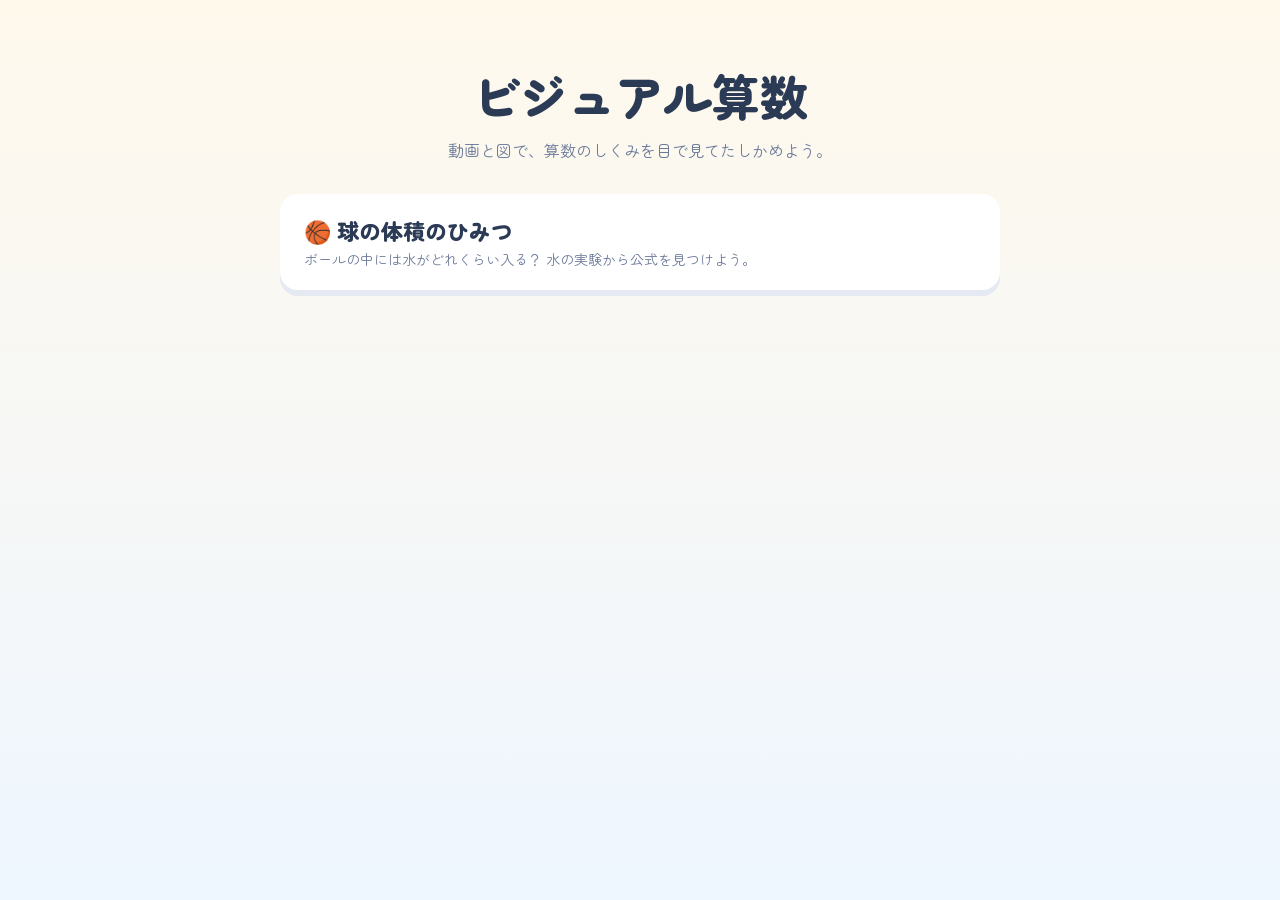
==== index.html @ d4b8366d "Add sphere volume explainer page and GitHub Pages deploy workflow Co-Authored-By: Claude Fable 5.1 <" ====
<!DOCTYPE html>
<html lang="ja">
<head>
<meta charset="UTF-8">
<meta name="viewport" content="width=device-width, initial-scale=1">
<title>ビジュアル算数</title>
<link href="https://fonts.googleapis.com/css2?family=Zen+Maru+Gothic:wght@500;700;900&display=swap" rel="stylesheet">
<style>
  body { margin: 0; font-family: "Zen Maru Gothic","Hiragino Maru Gothic ProN","Hiragino Sans",sans-serif; color: #2b3a55; background: linear-gradient(180deg,#fff9ec,#eef6ff); min-height: 100vh; }
  main { max-width: 720px; margin: 0 auto; padding: 60px 16px; text-align: center; }
  h1 { font-size: clamp(30px,6vw,48px); font-weight: 900; margin: 0 0 8px; }
  p { color: #6b7a99; margin: 0 0 32px; }
  .list { display: grid; gap: 14px; }
  .list a { display: block; background: #fff; border-radius: 18px; padding: 20px 24px; text-decoration: none; color: inherit; box-shadow: 0 6px 0 #e4e9f2; text-align: left; transition: transform .15s; }
  .list a:hover { transform: translateY(-3px); }
  .list b { font-size: 22px; font-weight: 900; display: block; }
  .list span { color: #6b7a99; font-size: 14px; }
</style>
</head>
<body>
<main>
  <h1>ビジュアル算数</h1>
  <p>動画と図で、算数のしくみを目で見てたしかめよう。</p>
  <div class="list">
    <a href="sphere-volume/"><b>🏀 球の体積のひみつ</b><span>ボールの中には水がどれくらい入る？ 水の実験から公式を見つけよう。</span></a>
  </div>
</main>
</body>
</html>
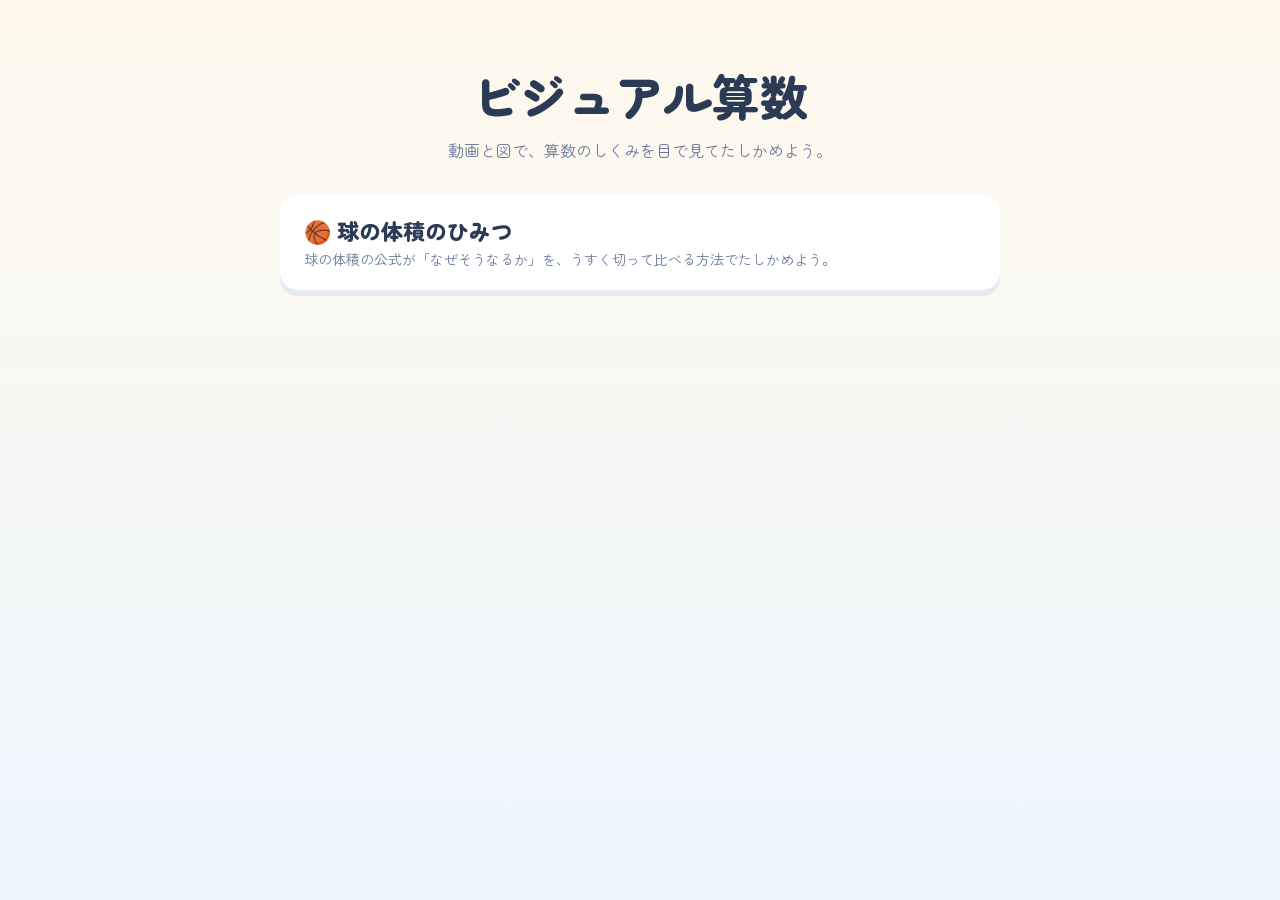
==== commit e3bc50fd: "Remove water-filling framing from intro texts and first scene Co-Authored-By: Claude Fable 5.1 <nore" ====
--- a/index.html
+++ b/index.html
@@ -22,7 +22,7 @@
   <h1>ビジュアル算数</h1>
   <p>動画と図で、算数のしくみを目で見てたしかめよう。</p>
   <div class="list">
-    <a href="sphere-volume/"><b>🏀 球の体積のひみつ</b><span>ボールの中には水がどれくらい入る？ 水の実験から公式を見つけよう。</span></a>
+    <a href="sphere-volume/"><b>🏀 球の体積のひみつ</b><span>球の体積の公式が「なぜそうなるか」を、うすく切って比べる方法でたしかめよう。</span></a>
   </div>
 </main>
 </body>
